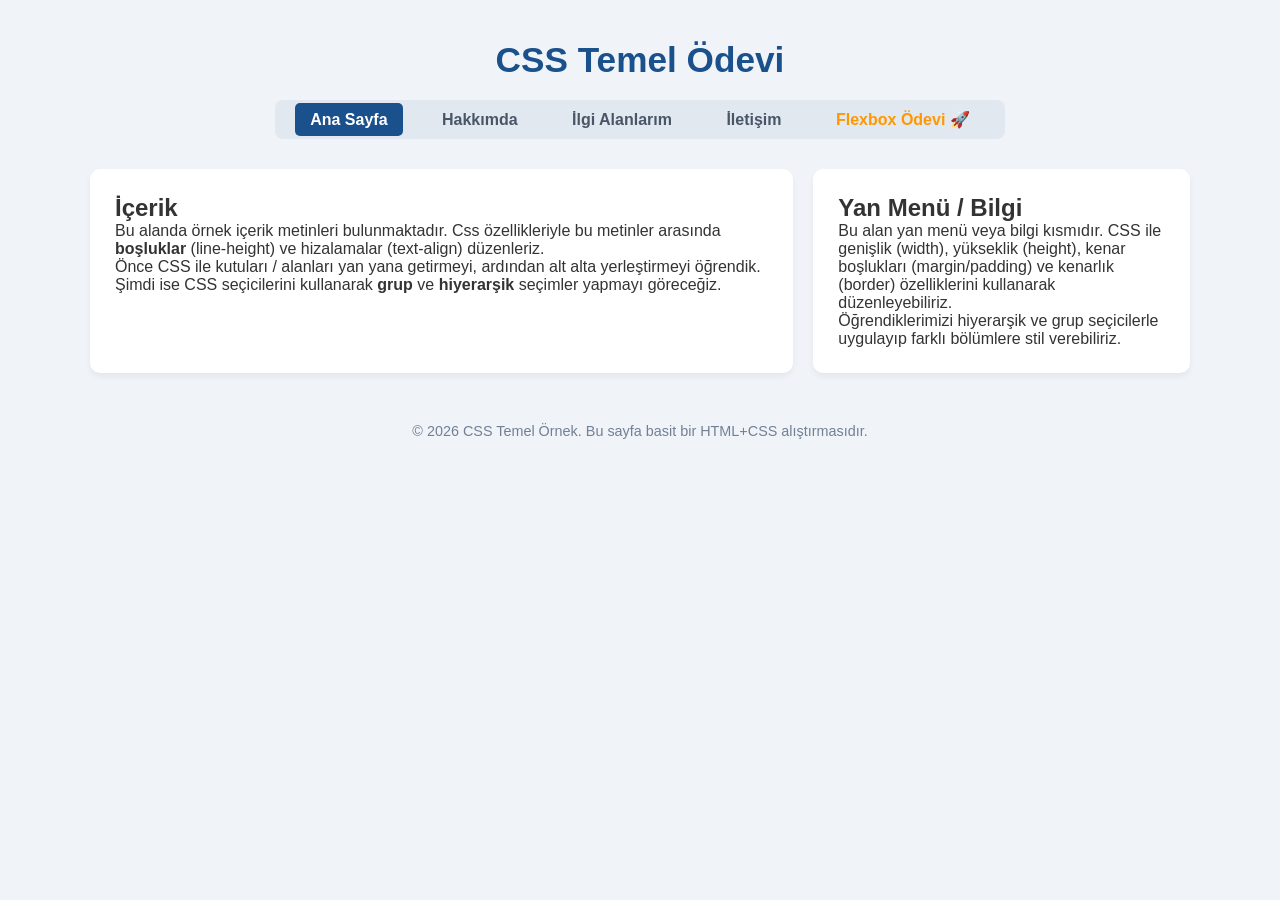
==== index.html @ 4bddcc0f "Update index.html" ====
<!DOCTYPE html>
<html lang="tr">
<head>
    <meta charset="UTF-8">
    <title>Ana Sayfa | Tolga Ertek</title>
    <link rel="stylesheet" href="style.css">
</head>
<body>

    <header>
        <h1>CSS Temel Ödevi</h1>
    </header>

    <nav>
        <ul>
            <li><a href="index.html" class="active">Ana Sayfa</a></li>
            <li><a href="about.html">Hakkımda</a></li>
            <li><a href="interests.html">İlgi Alanlarım</a></li>
            <li><a href="contact.html">İletişim</a></li>
            <li><a href="flexbox/index.html" style="color: #ff9800; font-weight: bold;">Flexbox Ödevi 🚀</a></li>
        </ul>
    </nav>

    <main class="container">
        <div class="content">
            <h2>İçerik</h2>
            <p>Bu alanda örnek içerik metinleri bulunmaktadır. Css özellikleriyle bu metinler arasında <strong>boşluklar</strong> (line-height) ve hizalamalar (text-align) düzenleriz.</p>
            <p>Önce CSS ile kutuları / alanları yan yana getirmeyi, ardından alt alta yerleştirmeyi öğrendik. Şimdi ise CSS seçicilerini kullanarak <strong>grup</strong> ve <strong>hiyerarşik</strong> seçimler yapmayı göreceğiz.</p>
        </div>

        <aside class="sidebar">
            <h2>Yan Menü / Bilgi</h2>
            <p>Bu alan yan menü veya bilgi kısmıdır. CSS ile genişlik (width), yükseklik (height), kenar boşlukları (margin/padding) ve kenarlık (border) özelliklerini kullanarak düzenleyebiliriz.</p>
            <p>Öğrendiklerimizi hiyerarşik ve grup seçicilerle uygulayıp farklı bölümlere stil verebiliriz.</p>
        </aside>
    </main>

    <footer>
        <p>&copy; 2026 CSS Temel Örnek. Bu sayfa basit bir HTML+CSS alıştırmasıdır.</p>
    </footer>

</body>
</html>
---- style.css ----
/* --- GENEL AYARLAR --- */
* {
    box-sizing: border-box;
    margin: 0;
    padding: 0;
}

body {
    font-family: 'Segoe UI', Tahoma, Geneva, Verdana, sans-serif;
    background-color: #f0f4f8; /* Modern mavi-gri arka plan */
    color: #333;
    padding: 20px;
}

/* --- HEADER & NAV (MENÜ) --- */
header {
    text-align: center;
    padding: 20px 0;
}

header h1 {
    color: #1a508b;
    font-size: 2.2rem;
}

nav {
    text-align: center; /* Menüyü ortalar */
    margin-bottom: 30px;
}

nav ul {
    list-style-type: none;
    padding: 10px;
    background-color: #e1e8f0;
    display: inline-block;
    border-radius: 8px;
}

nav ul li {
    display: inline-block;
    margin: 0 10px;
}

nav ul li a {
    text-decoration: none;
    color: #4a5568;
    font-weight: bold;
    padding: 8px 15px;
    border-radius: 5px;
    transition: 0.3s;
}

nav ul li a:hover, nav ul li a.active {
    background-color: #1a508b;
    color: #ffffff;
}

/* --- ANA SAYFA DÜZENİ (INDEX İÇİN) --- */
.container {
    display: flex;
    max-width: 1100px;
    margin: 0 auto;
    gap: 20px;
}

.content {
    flex: 2;
    background-color: #fff;
    padding: 25px;
    border-radius: 10px;
    box-shadow: 0 4px 6px rgba(0,0,0,0.05);
}

.sidebar {
    flex: 1;
    background-color: #fff;
    padding: 25px;
    border-radius: 10px;
    box-shadow: 0 4px 6px rgba(0,0,0,0.05);
}

/* --- İLETİŞİM FORMU (CONTACT-CONTAINER) --- */
.contact-container {
    max-width: 600px;
    margin: 0 auto;
    background-color: #ffffff;
    padding: 30px;
    border: 1px solid #e1e8f0;
    border-radius: 12px;
    box-shadow: 0 10px 20px rgba(0,0,0,0.05);
}

.contact-container h2 {
    text-align: center;
    color: #1a508b;
    margin-bottom: 25px;
}

/* Çoklu Seçici: Box Model Kullanımı */
.contact-container label {
    display: block;
    margin-bottom: 8px;
    font-weight: bold;
    color: #1a508b;
}

.contact-container input,
.contact-container select,
.contact-container textarea {
    width: 100%;
    padding: 12px;
    margin-bottom: 20px;
    border: 1px solid #cbd5e0;
    border-radius: 6px;
    background-color: #f8fafc;
    font-size: 14px;
}

/* Gönder Butonu */
.gonder-btn {
    width: 100%;
    background-color: #1a508b;
    color: white;
    padding: 15px;
    border: none;
    border-radius: 6px;
    font-weight: bold;
    font-size: 16px;
    cursor: pointer;
    transition: 0.3s;
}

.gonder-btn:hover {
    background-color: #133c69;
}

/* --- FOOTER --- */
footer {
    text-align: center;
    margin-top: 50px;
    color: #718096;
    font-size: 0.9rem;
}
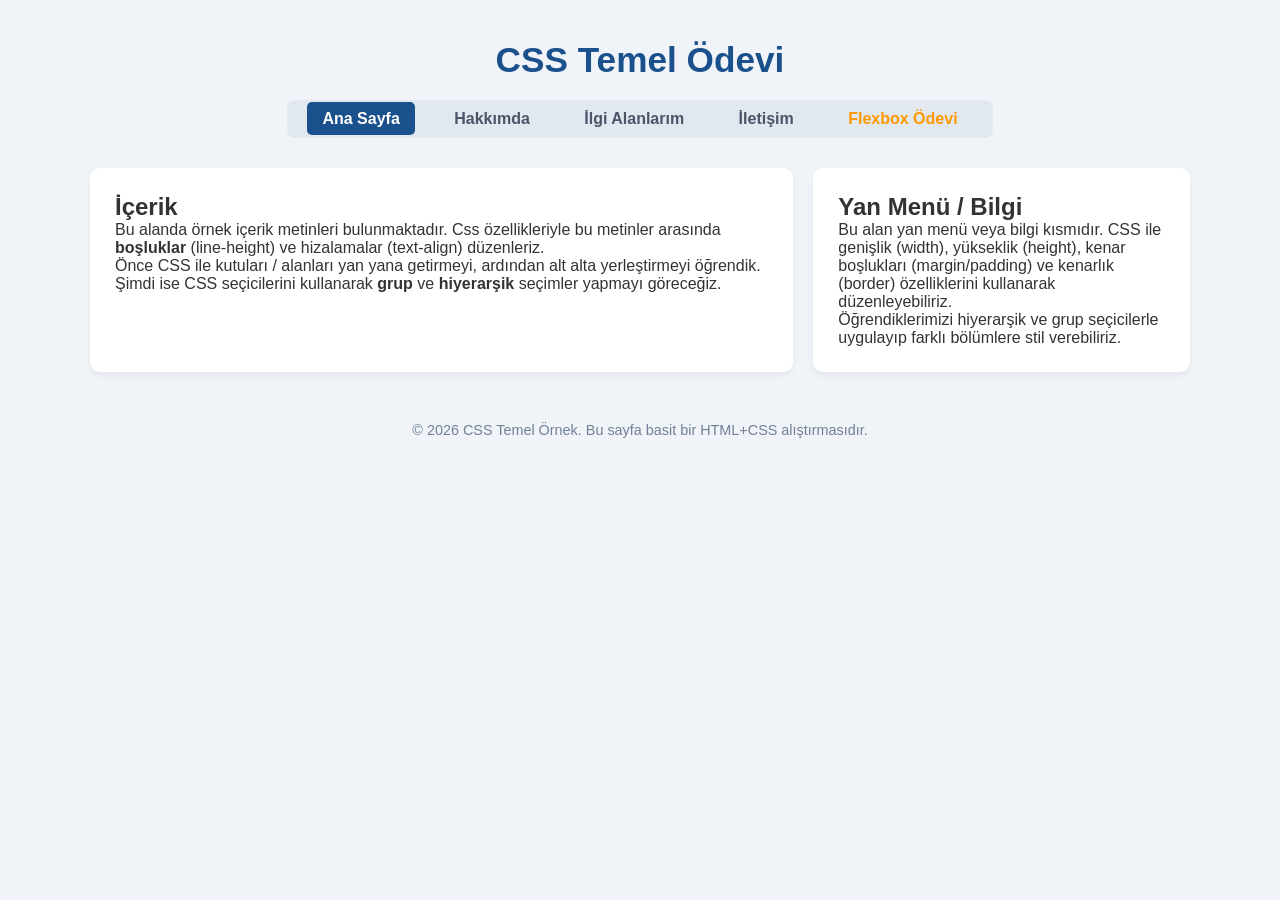
==== commit 8ac2e10d: "Update index.html" ====
--- a/index.html
+++ b/index.html
@@ -17,7 +17,7 @@
             <li><a href="about.html">Hakkımda</a></li>
             <li><a href="interests.html">İlgi Alanlarım</a></li>
             <li><a href="contact.html">İletişim</a></li>
-            <li><a href="flexbox/index.html" style="color: #ff9800; font-weight: bold;">Flexbox Ödevi 🚀</a></li>
+            <li><a href="flexbox/index.html" style="color: #ff9800; font-weight: bold;">Flexbox Ödevi</a></li>
         </ul>
     </nav>
 
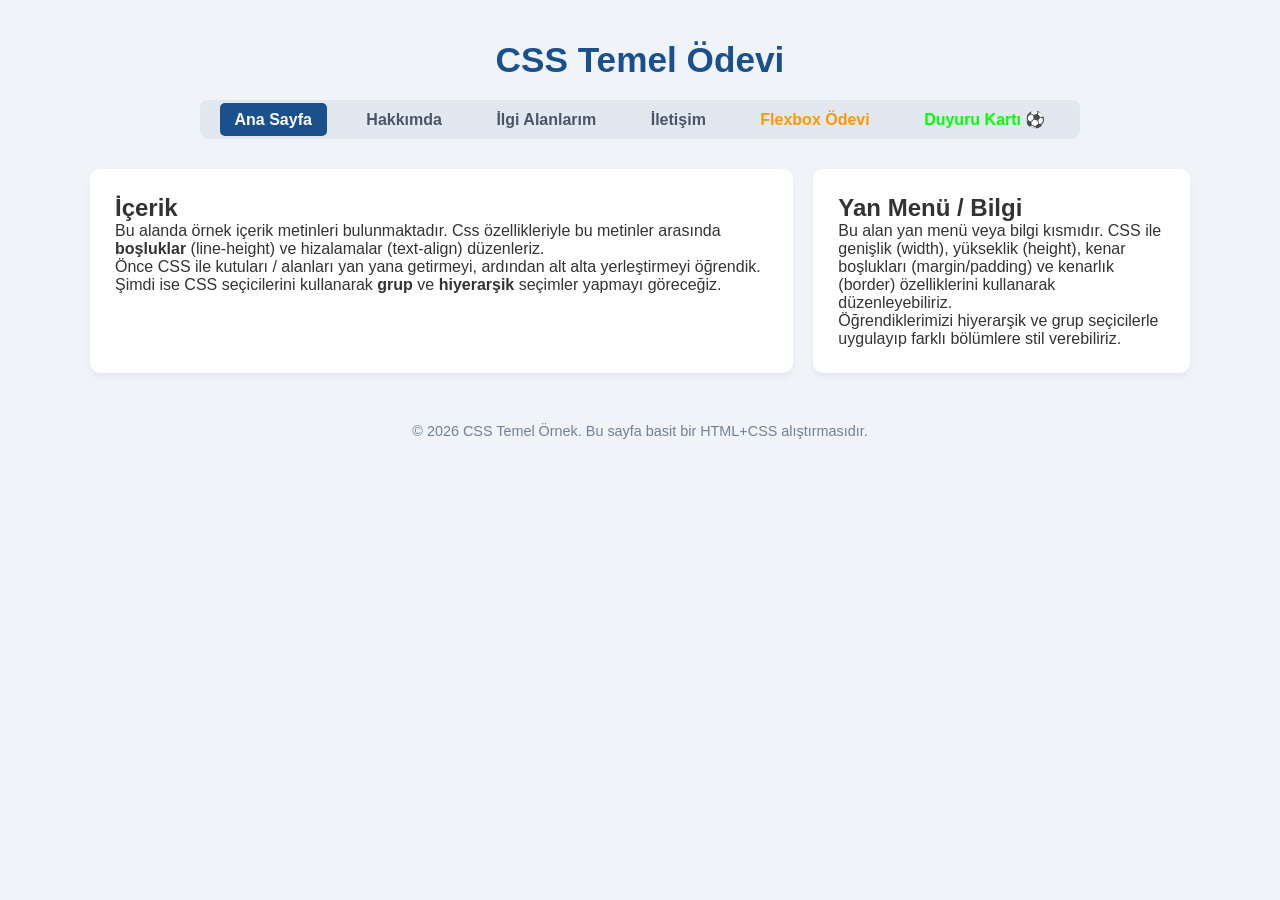
==== commit 9176f35c: "Update index.html" ====
--- a/index.html
+++ b/index.html
@@ -18,6 +18,7 @@
             <li><a href="interests.html">İlgi Alanlarım</a></li>
             <li><a href="contact.html">İletişim</a></li>
             <li><a href="flexbox/index.html" style="color: #ff9800; font-weight: bold;">Flexbox Ödevi</a></li>
+            <li><a href="lab-position.html" style="color: #00ff00; font-weight: bold;">Duyuru Kartı ⚽</a></li>
         </ul>
     </nav>
 
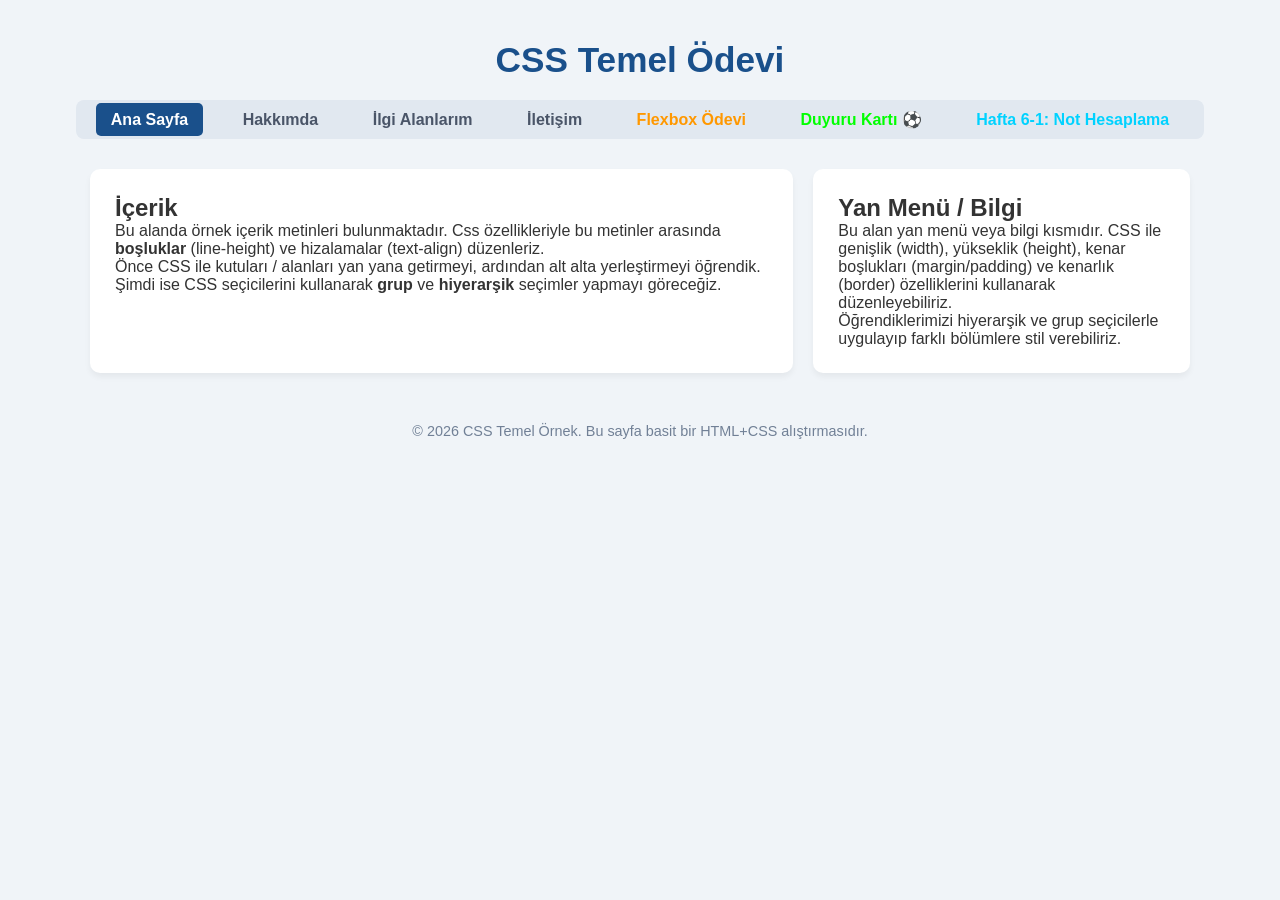
==== commit ccac2b00: "Update index.html" ====
--- a/index.html
+++ b/index.html
@@ -19,6 +19,7 @@
             <li><a href="contact.html">İletişim</a></li>
             <li><a href="flexbox/index.html" style="color: #ff9800; font-weight: bold;">Flexbox Ödevi</a></li>
             <li><a href="lab-position.html" style="color: #00ff00; font-weight: bold;">Duyuru Kartı ⚽</a></li>
+            <li><a href="hafta6-1.html" style="color: #00d2ff; font-weight: bold;">Hafta 6-1: Not Hesaplama</a></li>
         </ul>
     </nav>
 
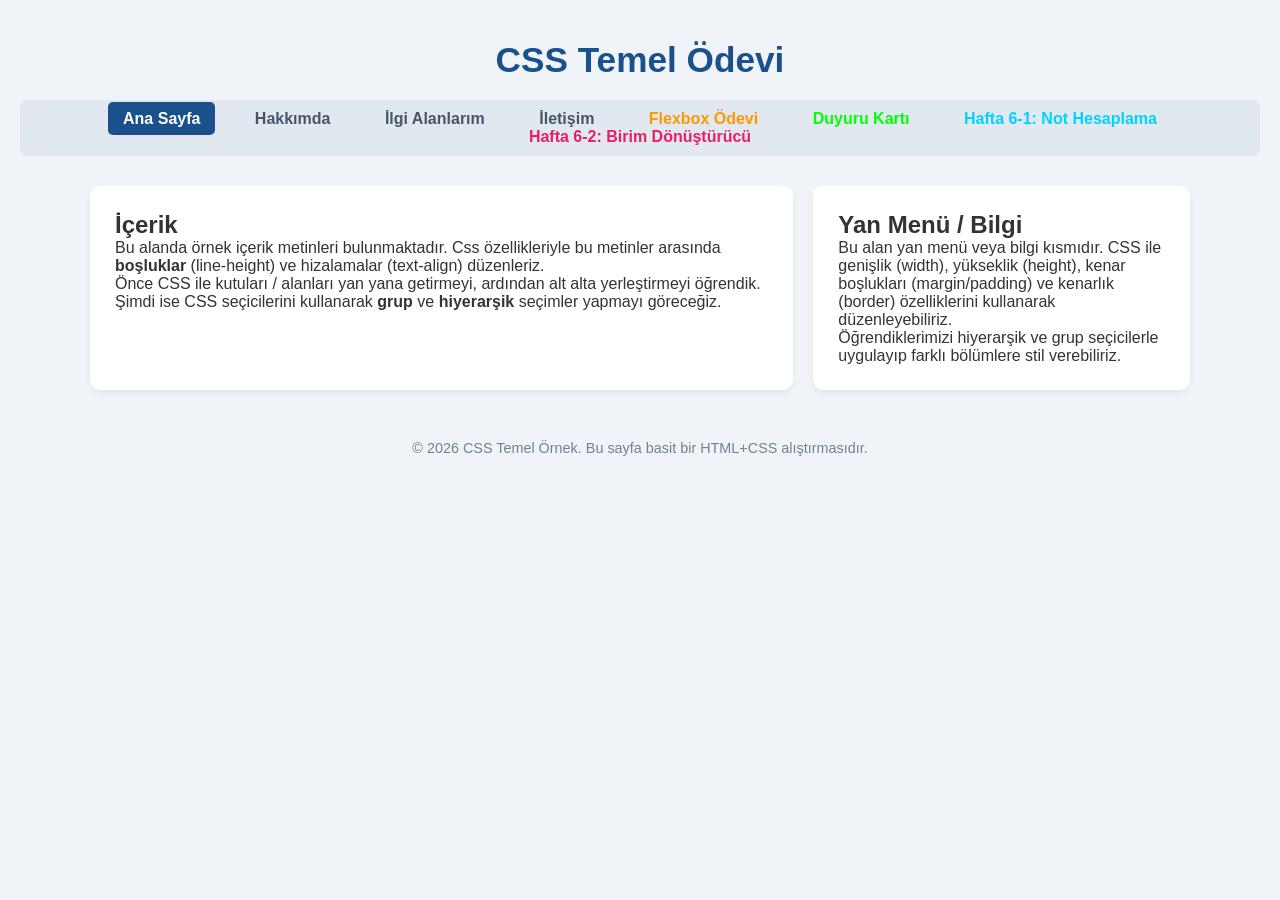
==== commit a1d02118: "Update index.html" ====
--- a/index.html
+++ b/index.html
@@ -18,8 +18,9 @@
             <li><a href="interests.html">İlgi Alanlarım</a></li>
             <li><a href="contact.html">İletişim</a></li>
             <li><a href="flexbox/index.html" style="color: #ff9800; font-weight: bold;">Flexbox Ödevi</a></li>
-            <li><a href="lab-position.html" style="color: #00ff00; font-weight: bold;">Duyuru Kartı ⚽</a></li>
+            <li><a href="lab-position.html" style="color: #00ff00; font-weight: bold;">Duyuru Kartı </a></li>
             <li><a href="hafta6-1.html" style="color: #00d2ff; font-weight: bold;">Hafta 6-1: Not Hesaplama</a></li>
+            <li><a href="hafta6-2.html" style="color: #e91e63; font-weight: bold;">Hafta 6-2: Birim Dönüştürücü</a></li>
         </ul>
     </nav>
 
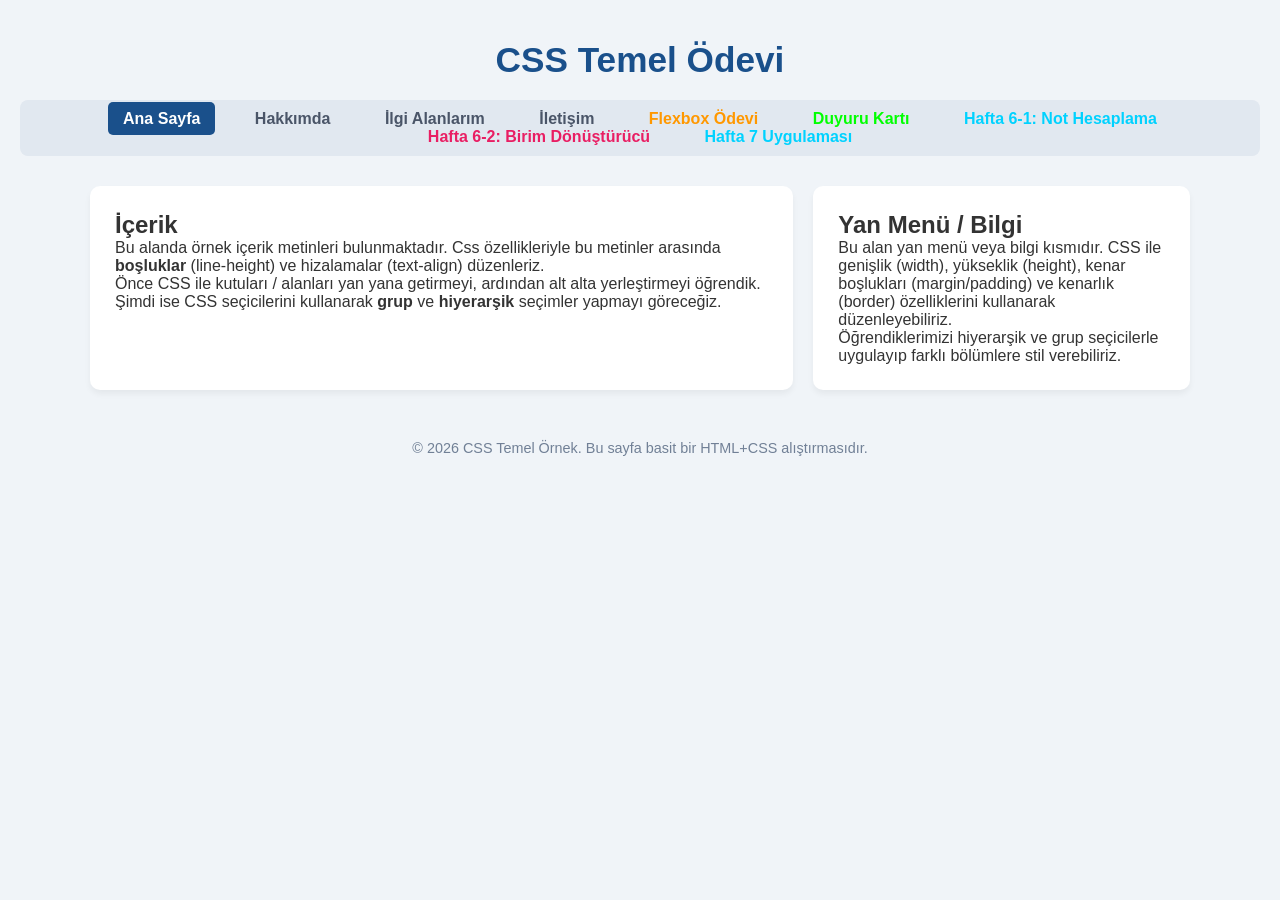
==== commit 00c831af: "Update index.html" ====
--- a/index.html
+++ b/index.html
@@ -21,6 +21,7 @@
             <li><a href="lab-position.html" style="color: #00ff00; font-weight: bold;">Duyuru Kartı </a></li>
             <li><a href="hafta6-1.html" style="color: #00d2ff; font-weight: bold;">Hafta 6-1: Not Hesaplama</a></li>
             <li><a href="hafta6-2.html" style="color: #e91e63; font-weight: bold;">Hafta 6-2: Birim Dönüştürücü</a></li>
+            <li><a href="hafta7.html" style="color: #00d2ff; font-weight: bold;">Hafta 7 Uygulaması</a></li>
         </ul>
     </nav>
 
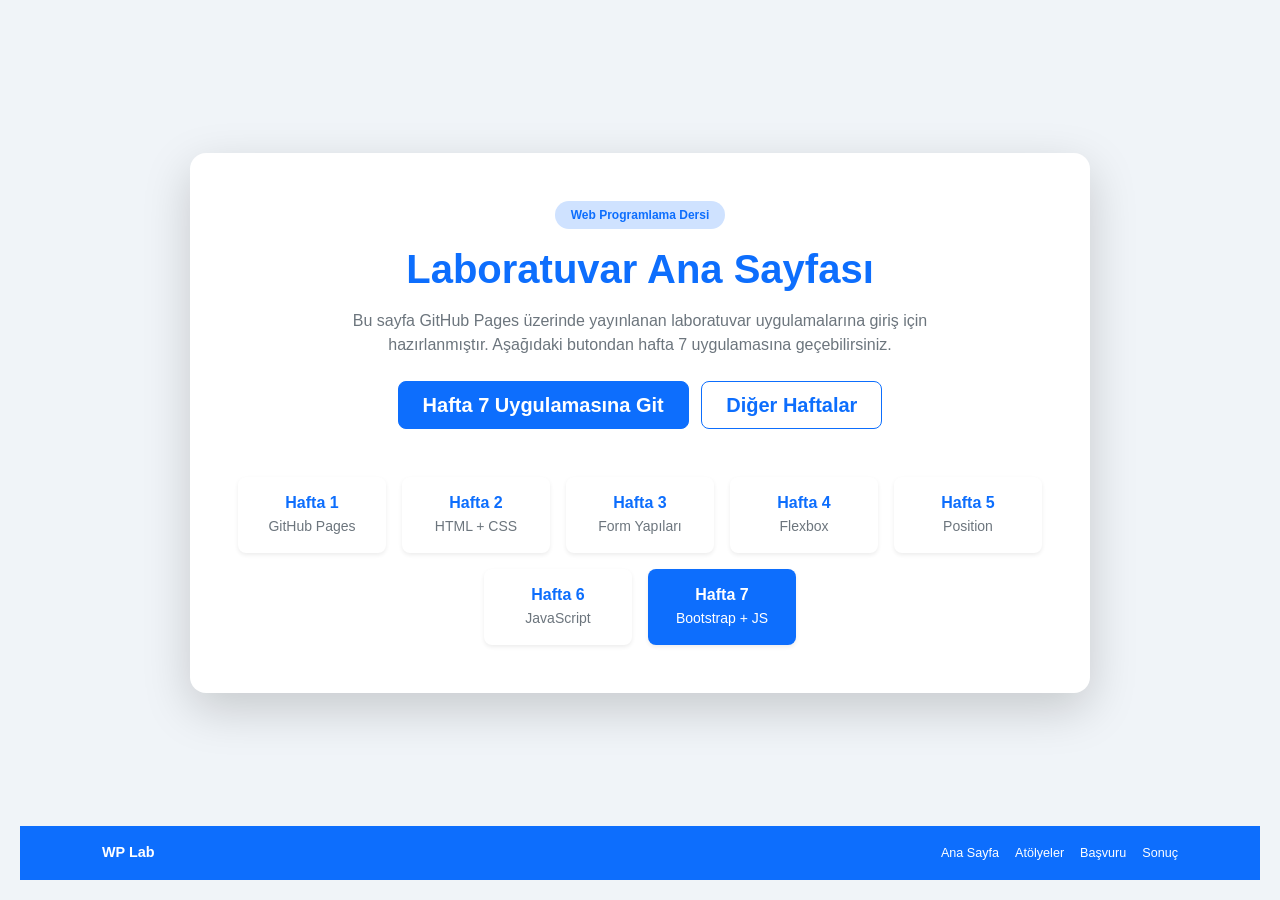
==== commit c7df5fde: "Update index.html" ====
--- a/index.html
+++ b/index.html
@@ -2,46 +2,106 @@
 <html lang="tr">
 <head>
     <meta charset="UTF-8">
-    <title>Ana Sayfa | Tolga Ertek</title>
+    <meta name="viewport" content="width=device-width, initial-scale=1.0">
+    <title>Laboratuvar Ana Sayfası | Tolga Ertek</title>
+    <link href="https://cdn.jsdelivr.net/npm/bootstrap@5.3.3/dist/css/bootstrap.min.css" rel="stylesheet">
     <link rel="stylesheet" href="style.css">
 </head>
-<body>
+<body class="bg-light-blue d-flex flex-column min-vh-100">
 
-    <header>
-        <h1>CSS Temel Ödevi</h1>
-    </header>
+    <main class="container flex-grow-1 d-flex align-items-center justify-content-center py-5">
+        <div class="card shadow-lg border-0 rounded-4 p-4 p-md-5 w-100" style="max-width: 900px;">
+            <div class="text-center mb-5">
+                <span class="badge rounded-pill text-primary bg-primary-subtle px-3 py-2 mb-3 fw-bold">Web Programlama Dersi</span>
+                <h1 class="fw-bold mb-3 text-primary">Laboratuvar Ana Sayfası</h1>
+                <p class="text-secondary">Bu sayfa GitHub Pages üzerinde yayınlanan laboratuvar uygulamalarına giriş için<br>hazırlanmıştır. Aşağıdaki butondan hafta 7 uygulamasına geçebilirsiniz.</p>
+                <div class="mt-4">
+                    <a href="hafta7.html" class="btn btn-primary btn-lg rounded-3 px-4 fw-semibold me-2">Hafta 7 Uygulamasına Git</a>
+                    <a href="#haftalar" class="btn btn-outline-primary btn-lg rounded-3 px-4 fw-semibold bg-white">Diğer Haftalar</a>
+                </div>
+            </div>
 
-    <nav>
-        <ul>
-            <li><a href="index.html" class="active">Ana Sayfa</a></li>
-            <li><a href="about.html">Hakkımda</a></li>
-            <li><a href="interests.html">İlgi Alanlarım</a></li>
-            <li><a href="contact.html">İletişim</a></li>
-            <li><a href="flexbox/index.html" style="color: #ff9800; font-weight: bold;">Flexbox Ödevi</a></li>
-            <li><a href="lab-position.html" style="color: #00ff00; font-weight: bold;">Duyuru Kartı </a></li>
-            <li><a href="hafta6-1.html" style="color: #00d2ff; font-weight: bold;">Hafta 6-1: Not Hesaplama</a></li>
-            <li><a href="hafta6-2.html" style="color: #e91e63; font-weight: bold;">Hafta 6-2: Birim Dönüştürücü</a></li>
-            <li><a href="hafta7.html" style="color: #00d2ff; font-weight: bold;">Hafta 7 Uygulaması</a></li>
-        </ul>
-    </nav>
+            <div class="row row-cols-2 row-cols-md-5 g-3 justify-content-center" id="haftalar">
+                
+                <div class="col">
+                    <a href="#" class="text-decoration-none">
+                        <div class="card h-100 border-0 shadow-sm custom-card text-center py-3 rounded-3">
+                            <h6 class="fw-bold text-primary mb-1">Hafta 1</h6>
+                            <small class="text-secondary">GitHub Pages</small>
+                        </div>
+                    </a>
+                </div>
 
-    <main class="container">
-        <div class="content">
-            <h2>İçerik</h2>
-            <p>Bu alanda örnek içerik metinleri bulunmaktadır. Css özellikleriyle bu metinler arasında <strong>boşluklar</strong> (line-height) ve hizalamalar (text-align) düzenleriz.</p>
-            <p>Önce CSS ile kutuları / alanları yan yana getirmeyi, ardından alt alta yerleştirmeyi öğrendik. Şimdi ise CSS seçicilerini kullanarak <strong>grup</strong> ve <strong>hiyerarşik</strong> seçimler yapmayı göreceğiz.</p>
+                <div class="col">
+                    <a href="about.html" class="text-decoration-none">
+                        <div class="card h-100 border-0 shadow-sm custom-card text-center py-3 rounded-3">
+                            <h6 class="fw-bold text-primary mb-1">Hafta 2</h6>
+                            <small class="text-secondary">HTML + CSS</small>
+                        </div>
+                    </a>
+                </div>
+
+                <div class="col">
+                    <a href="contact.html" class="text-decoration-none">
+                        <div class="card h-100 border-0 shadow-sm custom-card text-center py-3 rounded-3">
+                            <h6 class="fw-bold text-primary mb-1">Hafta 3</h6>
+                            <small class="text-secondary">Form Yapıları</small>
+                        </div>
+                    </a>
+                </div>
+
+                <div class="col">
+                    <a href="flexbox/index.html" class="text-decoration-none">
+                        <div class="card h-100 border-0 shadow-sm custom-card text-center py-3 rounded-3">
+                            <h6 class="fw-bold text-primary mb-1">Hafta 4</h6>
+                            <small class="text-secondary">Flexbox</small>
+                        </div>
+                    </a>
+                </div>
+
+                <div class="col">
+                    <a href="lab-position.html" class="text-decoration-none">
+                        <div class="card h-100 border-0 shadow-sm custom-card text-center py-3 rounded-3">
+                            <h6 class="fw-bold text-primary mb-1">Hafta 5</h6>
+                            <small class="text-secondary">Position</small>
+                        </div>
+                    </a>
+                </div>
+
+                <div class="col">
+                    <a href="#" class="text-decoration-none">
+                        <div class="card h-100 border-0 shadow-sm custom-card text-center py-3 rounded-3">
+                            <h6 class="fw-bold text-primary mb-1">Hafta 6</h6>
+                            <small class="text-secondary">JavaScript</small>
+                        </div>
+                    </a>
+                </div>
+
+                <div class="col">
+                    <a href="hafta7.html" class="text-decoration-none">
+                        <div class="card h-100 border-0 shadow-sm custom-card custom-active-card text-center py-3 rounded-3 bg-primary text-white">
+                            <h6 class="fw-bold mb-1">Hafta 7</h6>
+                            <small>Bootstrap + JS</small>
+                        </div>
+                    </a>
+                </div>
+
+            </div>
         </div>
-
-        <aside class="sidebar">
-            <h2>Yan Menü / Bilgi</h2>
-            <p>Bu alan yan menü veya bilgi kısmıdır. CSS ile genişlik (width), yükseklik (height), kenar boşlukları (margin/padding) ve kenarlık (border) özelliklerini kullanarak düzenleyebiliriz.</p>
-            <p>Öğrendiklerimizi hiyerarşik ve grup seçicilerle uygulayıp farklı bölümlere stil verebiliriz.</p>
-        </aside>
     </main>
 
-    <footer>
-        <p>&copy; 2026 CSS Temel Örnek. Bu sayfa basit bir HTML+CSS alıştırmasıdır.</p>
+    <footer class="bg-primary py-3 mt-auto">
+        <div class="container d-flex justify-content-between align-items-center">
+            <div class="fw-bold text-white">WP Lab</div>
+            <div class="small d-flex gap-3">
+                <a href="index.html" class="text-white text-decoration-none footer-link">Ana Sayfa</a>
+                <a href="hafta7.html" class="text-white text-decoration-none footer-link">Atölyeler</a>
+                <a href="hafta7.html#kayit-formu" class="text-white text-decoration-none footer-link">Başvuru</a>
+                <a href="hafta7.html#resultArea" class="text-white text-decoration-none footer-link">Sonuç</a>
+            </div>
+        </div>
     </footer>
 
+    <script src="https://cdn.jsdelivr.net/npm/bootstrap@5.3.3/dist/js/bootstrap.bundle.min.js"></script>
 </body>
 </html>
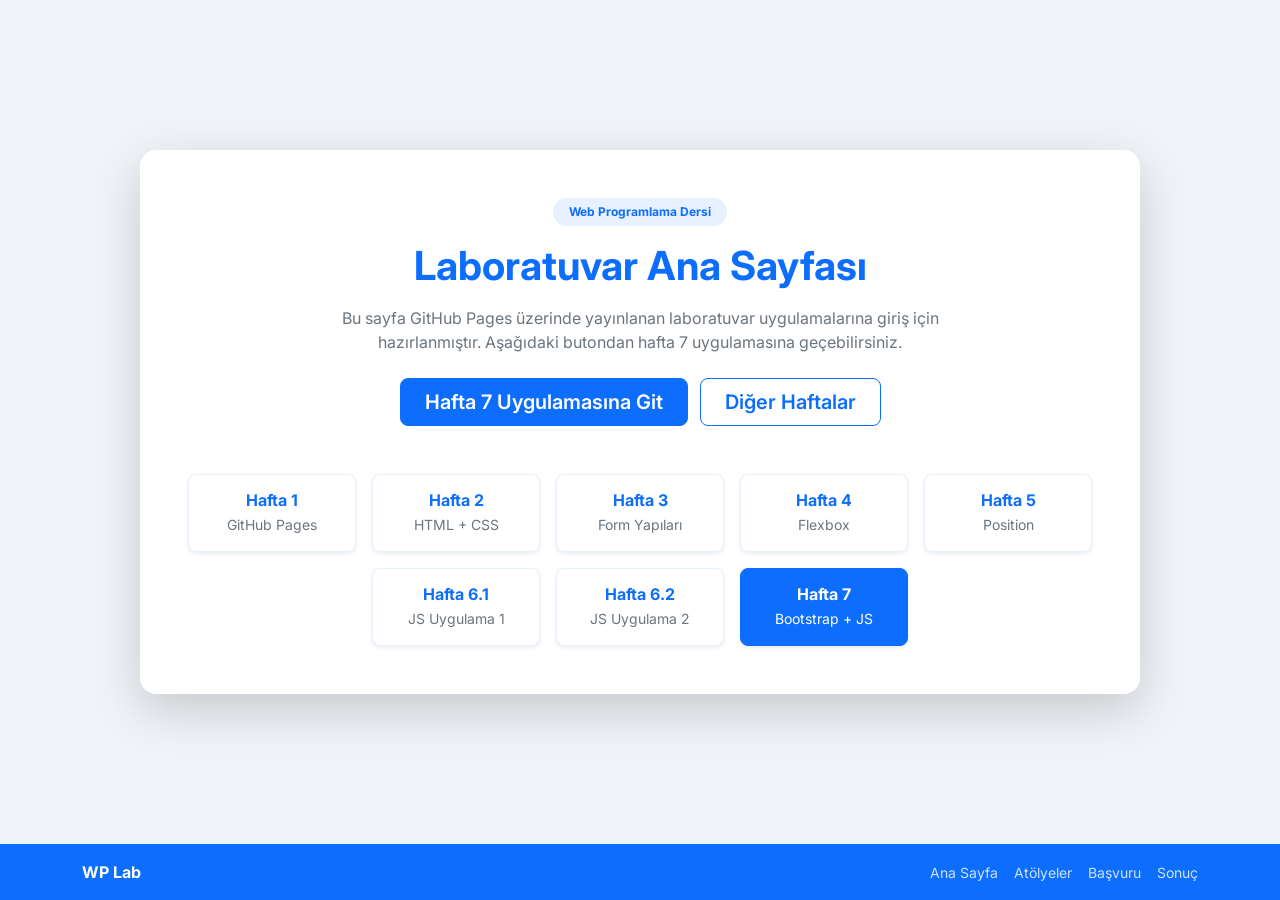
==== commit 128b30f2: "Update index.html" ====
--- a/index.html
+++ b/index.html
@@ -10,7 +10,7 @@
 <body class="bg-light-blue d-flex flex-column min-vh-100">
 
     <main class="container flex-grow-1 d-flex align-items-center justify-content-center py-5">
-        <div class="card shadow-lg border-0 rounded-4 p-4 p-md-5 w-100" style="max-width: 900px;">
+        <div class="card shadow-lg border-0 rounded-4 p-4 p-md-5 w-100" style="max-width: 1000px;">
             <div class="text-center mb-5">
                 <span class="badge rounded-pill text-primary bg-primary-subtle px-3 py-2 mb-3 fw-bold">Web Programlama Dersi</span>
                 <h1 class="fw-bold mb-3 text-primary">Laboratuvar Ana Sayfası</h1>
@@ -21,7 +21,7 @@
                 </div>
             </div>
 
-            <div class="row row-cols-2 row-cols-md-5 g-3 justify-content-center" id="haftalar">
+            <div class="row row-cols-2 row-cols-md-4 row-cols-lg-5 g-3 justify-content-center" id="haftalar">
                 
                 <div class="col">
                     <a href="#" class="text-decoration-none">
@@ -69,10 +69,19 @@
                 </div>
 
                 <div class="col">
-                    <a href="#" class="text-decoration-none">
+                    <a href="hafta6-1.html" class="text-decoration-none">
                         <div class="card h-100 border-0 shadow-sm custom-card text-center py-3 rounded-3">
-                            <h6 class="fw-bold text-primary mb-1">Hafta 6</h6>
-                            <small class="text-secondary">JavaScript</small>
+                            <h6 class="fw-bold text-primary mb-1">Hafta 6.1</h6>
+                            <small class="text-secondary">JS Uygulama 1</small>
+                        </div>
+                    </a>
+                </div>
+
+                <div class="col">
+                    <a href="hafta6-2.html" class="text-decoration-none">
+                        <div class="card h-100 border-0 shadow-sm custom-card text-center py-3 rounded-3">
+                            <h6 class="fw-bold text-primary mb-1">Hafta 6.2</h6>
+                            <small class="text-secondary">JS Uygulama 2</small>
                         </div>
                     </a>
                 </div>
--- a/style.css
+++ b/style.css
@@ -1,143 +1,42 @@
-/* --- GENEL AYARLAR --- */
-* {
-    box-sizing: border-box;
-    margin: 0;
-    padding: 0;
+@import url('https://fonts.googleapis.com/css2?family=Inter:wght@400;500;600;700&display=swap');
+
+body {
+    font-family: 'Inter', sans-serif;
 }
 
-body {
-    font-family: 'Segoe UI', Tahoma, Geneva, Verdana, sans-serif;
-    background-color: #f0f4f8; /* Modern mavi-gri arka plan */
-    color: #333;
-    padding: 20px;
+.bg-light-blue {
+    background-color: #f0f4f8;
 }
 
-/* --- HEADER & NAV (MENÜ) --- */
-header {
-    text-align: center;
-    padding: 20px 0;
+.bg-primary-subtle {
+    background-color: #e7f1ff !important;
 }
 
-header h1 {
-    color: #1a508b;
-    font-size: 2.2rem;
+.custom-card {
+    transition: all 0.3s ease;
+    border: 1px solid rgba(13, 110, 253, 0.1) !important;
+    background-color: #ffffff;
 }
 
-nav {
-    text-align: center; /* Menüyü ortalar */
-    margin-bottom: 30px;
+.custom-card:hover {
+    transform: translateY(-5px);
+    box-shadow: 0 .5rem 1rem rgba(13, 110, 253, 0.15) !important;
+    border-color: #0d6efd !important;
 }
 
-nav ul {
-    list-style-type: none;
-    padding: 10px;
-    background-color: #e1e8f0;
-    display: inline-block;
-    border-radius: 8px;
+.custom-active-card {
+    border-color: #0d6efd !important;
 }
 
-nav ul li {
-    display: inline-block;
-    margin: 0 10px;
+.custom-active-card:hover {
+    box-shadow: 0 .5rem 1rem rgba(13, 110, 253, 0.3) !important;
 }
 
-nav ul li a {
-    text-decoration: none;
-    color: #4a5568;
-    font-weight: bold;
-    padding: 8px 15px;
-    border-radius: 5px;
-    transition: 0.3s;
+.footer-link {
+    opacity: 0.8;
+    transition: opacity 0.3s;
 }
 
-nav ul li a:hover, nav ul li a.active {
-    background-color: #1a508b;
-    color: #ffffff;
+.footer-link:hover {
+    opacity: 1;
 }
-
-/* --- ANA SAYFA DÜZENİ (INDEX İÇİN) --- */
-.container {
-    display: flex;
-    max-width: 1100px;
-    margin: 0 auto;
-    gap: 20px;
-}
-
-.content {
-    flex: 2;
-    background-color: #fff;
-    padding: 25px;
-    border-radius: 10px;
-    box-shadow: 0 4px 6px rgba(0,0,0,0.05);
-}
-
-.sidebar {
-    flex: 1;
-    background-color: #fff;
-    padding: 25px;
-    border-radius: 10px;
-    box-shadow: 0 4px 6px rgba(0,0,0,0.05);
-}
-
-/* --- İLETİŞİM FORMU (CONTACT-CONTAINER) --- */
-.contact-container {
-    max-width: 600px;
-    margin: 0 auto;
-    background-color: #ffffff;
-    padding: 30px;
-    border: 1px solid #e1e8f0;
-    border-radius: 12px;
-    box-shadow: 0 10px 20px rgba(0,0,0,0.05);
-}
-
-.contact-container h2 {
-    text-align: center;
-    color: #1a508b;
-    margin-bottom: 25px;
-}
-
-/* Çoklu Seçici: Box Model Kullanımı */
-.contact-container label {
-    display: block;
-    margin-bottom: 8px;
-    font-weight: bold;
-    color: #1a508b;
-}
-
-.contact-container input,
-.contact-container select,
-.contact-container textarea {
-    width: 100%;
-    padding: 12px;
-    margin-bottom: 20px;
-    border: 1px solid #cbd5e0;
-    border-radius: 6px;
-    background-color: #f8fafc;
-    font-size: 14px;
-}
-
-/* Gönder Butonu */
-.gonder-btn {
-    width: 100%;
-    background-color: #1a508b;
-    color: white;
-    padding: 15px;
-    border: none;
-    border-radius: 6px;
-    font-weight: bold;
-    font-size: 16px;
-    cursor: pointer;
-    transition: 0.3s;
-}
-
-.gonder-btn:hover {
-    background-color: #133c69;
-}
-
-/* --- FOOTER --- */
-footer {
-    text-align: center;
-    margin-top: 50px;
-    color: #718096;
-    font-size: 0.9rem;
-}
